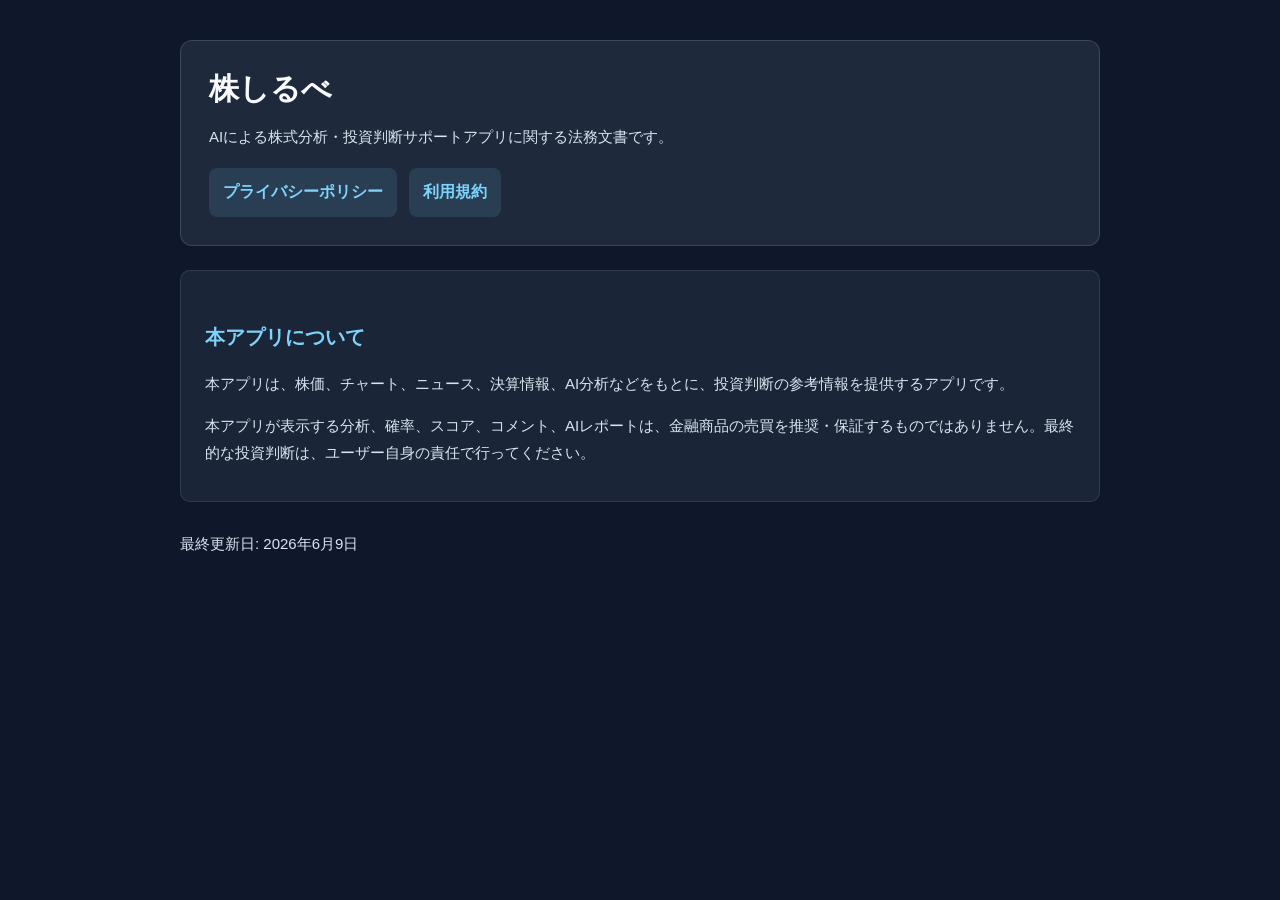
==== index.html @ 4558b073 "Add legal pages" ====
<!doctype html>
<html lang="ja">
<head>
  <meta charset="utf-8">
  <meta name="viewport" content="width=device-width, initial-scale=1">
  <title>株しるべ 法務文書</title>
  <link rel="stylesheet" href="styles.css">
</head>
<body>
  <main class="page">
    <header>
      <h1>株しるべ</h1>
      <p>AIによる株式分析・投資判断サポートアプリに関する法務文書です。</p>
      <nav>
        <a href="privacy.html">プライバシーポリシー</a>
        <a href="terms.html">利用規約</a>
      </nav>
    </header>

    <section>
      <h2>本アプリについて</h2>
      <p>本アプリは、株価、チャート、ニュース、決算情報、AI分析などをもとに、投資判断の参考情報を提供するアプリです。</p>
      <p>本アプリが表示する分析、確率、スコア、コメント、AIレポートは、金融商品の売買を推奨・保証するものではありません。最終的な投資判断は、ユーザー自身の責任で行ってください。</p>
    </section>

    <footer>
      <p>最終更新日: 2026年6月9日</p>
    </footer>
  </main>
</body>
</html>
---- styles.css ----
* {
  box-sizing: border-box;
}

body {
  margin: 0;
  background: #0f172a;
  color: #f8fafc;
  font-family: -apple-system, BlinkMacSystemFont, "Hiragino Sans", "Yu Gothic", "YuGothic", "Meiryo", sans-serif;
  line-height: 1.8;
}

.page {
  width: min(920px, calc(100% - 32px));
  margin: 0 auto;
  padding: 40px 0 64px;
}

header {
  padding: 28px;
  background: #1e293b;
  border: 1px solid rgba(148, 163, 184, 0.24);
  border-radius: 12px;
  margin-bottom: 24px;
}

h1 {
  font-size: 30px;
  line-height: 1.3;
  margin: 0 0 8px;
}

h2 {
  font-size: 20px;
  margin: 28px 0 8px;
  color: #7dd3fc;
}

p,
li {
  color: #dbe4f0;
  font-size: 15px;
}

a {
  color: #f0abfc;
}

nav {
  display: flex;
  flex-wrap: wrap;
  gap: 12px;
  margin-top: 18px;
}

nav a,
.button {
  display: inline-block;
  padding: 10px 14px;
  border-radius: 8px;
  background: rgba(125, 211, 252, 0.12);
  color: #7dd3fc;
  font-weight: 700;
  text-decoration: none;
}

section {
  padding: 20px 24px;
  background: rgba(30, 41, 59, 0.82);
  border: 1px solid rgba(148, 163, 184, 0.18);
  border-radius: 10px;
  margin: 16px 0;
}

.updated {
  color: #cbd5e1;
  font-size: 14px;
  font-weight: 700;
}

footer {
  color: #94a3b8;
  font-size: 13px;
  margin-top: 28px;
}
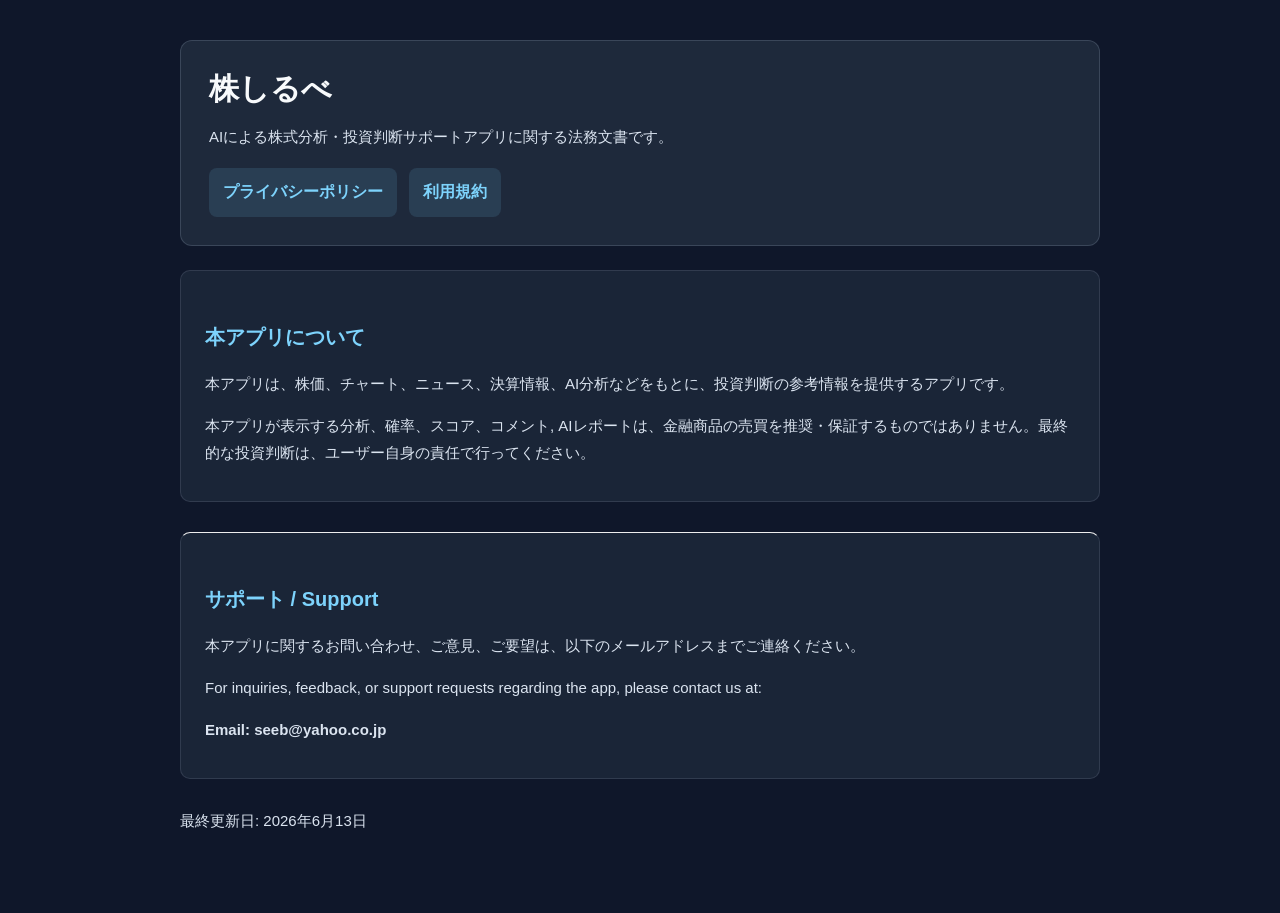
==== commit aaf8f94b: "Update index.html" ====
--- a/index.html
+++ b/index.html
@@ -16,15 +16,19 @@
         <a href="terms.html">利用規約</a>
       </nav>
     </header>
-
     <section>
       <h2>本アプリについて</h2>
       <p>本アプリは、株価、チャート、ニュース、決算情報、AI分析などをもとに、投資判断の参考情報を提供するアプリです。</p>
-      <p>本アプリが表示する分析、確率、スコア、コメント、AIレポートは、金融商品の売買を推奨・保証するものではありません。最終的な投資判断は、ユーザー自身の責任で行ってください。</p>
+      <p>本アプリが表示する分析、確率、スコア、コメント, AIレポートは、金融商品の売買を推奨・保証するものではありません。最終的な投資判断は、ユーザー自身の責任で行ってください。</p>
     </section>
-
+    <section id="support" style="margin-top: 30px; padding-top: 20px; border-top: 1px solid #eee;">
+      <h2>サポート / Support</h2>
+      <p>本アプリに関するお問い合わせ、ご意見、ご要望は、以下のメールアドレスまでご連絡ください。</p>
+      <p>For inquiries, feedback, or support requests regarding the app, please contact us at:</p>
+      <p><strong>Email: seeb@yahoo.co.jp</strong></p>
+    </section>
     <footer>
-      <p>最終更新日: 2026年6月9日</p>
+      <p>最終更新日: 2026年6月13日</p>
     </footer>
   </main>
 </body>
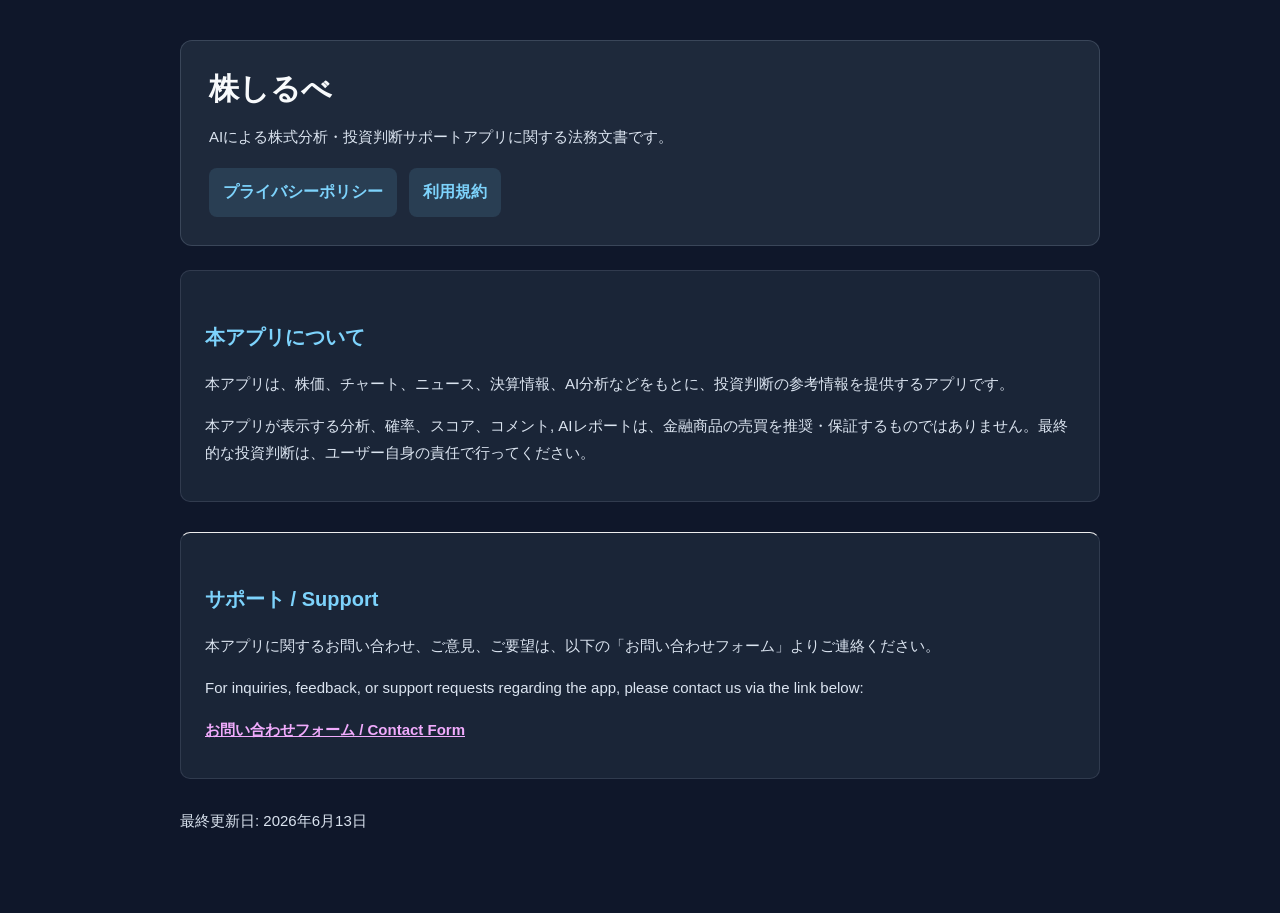
==== commit 759ff165: "Update index.html" ====
--- a/index.html
+++ b/index.html
@@ -23,9 +23,9 @@
     </section>
     <section id="support" style="margin-top: 30px; padding-top: 20px; border-top: 1px solid #eee;">
       <h2>サポート / Support</h2>
-      <p>本アプリに関するお問い合わせ、ご意見、ご要望は、以下のメールアドレスまでご連絡ください。</p>
-      <p>For inquiries, feedback, or support requests regarding the app, please contact us at:</p>
-      <p><strong>Email: seeb@yahoo.co.jp</strong></p>
+      <p>本アプリに関するお問い合わせ、ご意見、ご要望は、以下の「お問い合わせフォーム」よりご連絡ください。</p>
+      <p>For inquiries, feedback, or support requests regarding the app, please contact us via the link below:</p>
+      <p><strong><a href="https://docs.google.com/forms/d/e/1FAIpQLSdlxMpCz5wvirp-X8LBdrJuT58UtP3eO8mkJsfrzm396mSUEQ/viewform" target="_blank" rel="noopener noreferrer">お問い合わせフォーム / Contact Form</a></strong></p>
     </section>
     <footer>
       <p>最終更新日: 2026年6月13日</p>
